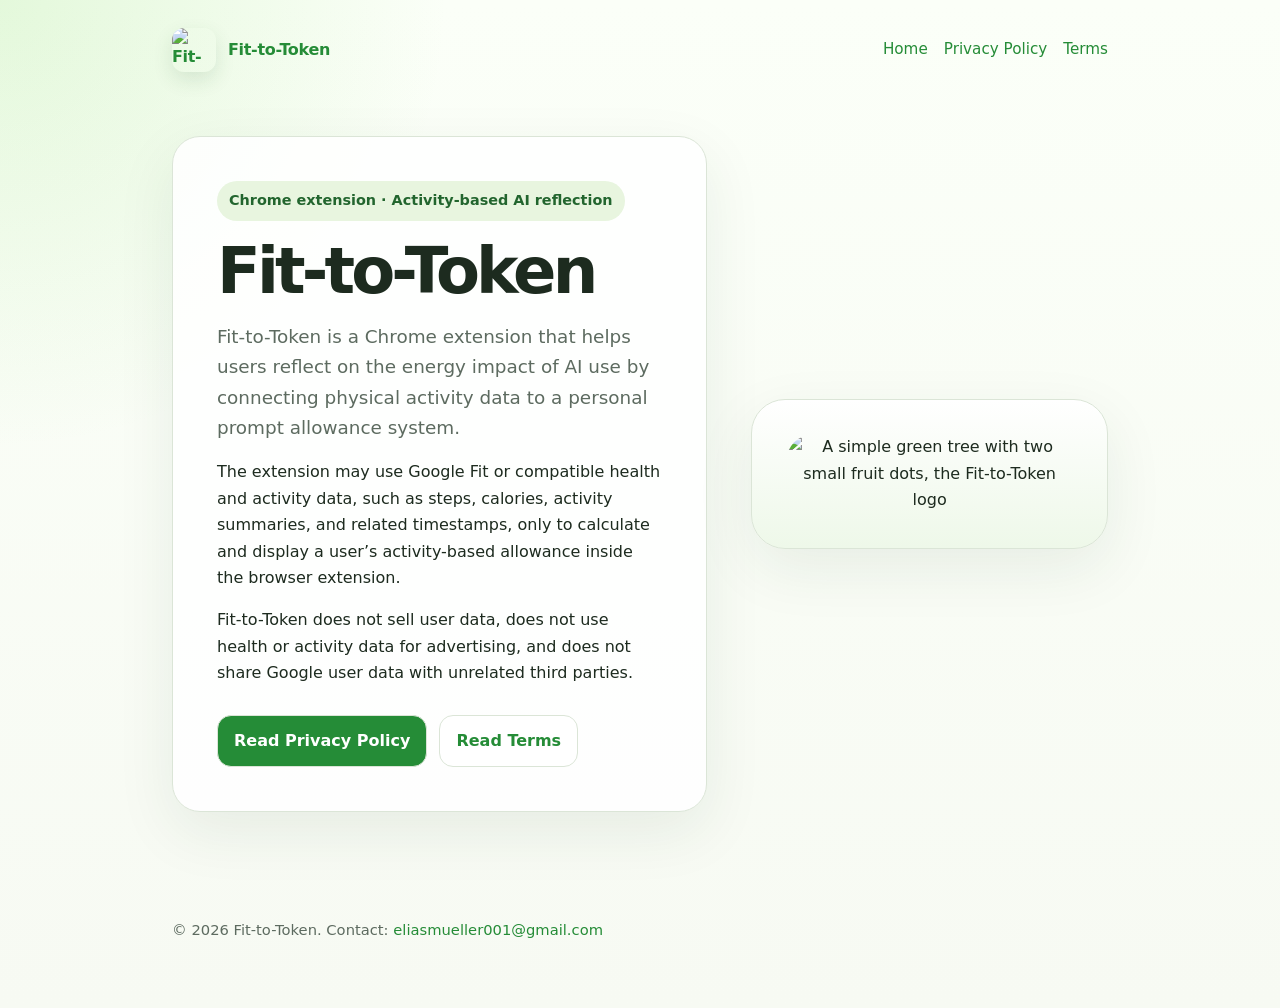
==== index.html @ 46495d7e "Add files via upload" ====
<!doctype html>
<html lang="en">
<head>

  <meta charset="utf-8">
  <meta name="viewport" content="width=device-width, initial-scale=1">
  <meta name="theme-color" content="#258c37">
  <link rel="icon" type="image/png" href="assets/favicon.png">
  <link rel="stylesheet" href="styles.css">

  <title>Fit-to-Token</title>
  <meta name="description" content="Fit-to-Token is a Chrome extension that connects physical activity data to a personal prompt and energy allowance system.">
</head>
<body>

  <header class="site-header">
    <a class="brand" href="index.html" aria-label="Fit-to-Token homepage">
      <img src="assets/logo.png" alt="Fit-to-Token tree logo">
      <span>Fit-to-Token</span>
    </a>
    <nav aria-label="Main navigation">
      <a href="index.html">Home</a>
      <a href="privacy.html">Privacy Policy</a>
      <a href="terms.html">Terms</a>
    </nav>
  </header>

  <main>
    <section class="hero">
      <div class="hero-card">
        <div class="badge">Chrome extension · Activity-based AI reflection</div>
        <h1>Fit-to-Token</h1>
        <p class="lead">Fit-to-Token is a Chrome extension that helps users reflect on the energy impact of AI use by connecting physical activity data to a personal prompt allowance system.</p>
        <p>The extension may use Google Fit or compatible health and activity data, such as steps, calories, activity summaries, and related timestamps, only to calculate and display a user’s activity-based allowance inside the browser extension.</p>
        <p>Fit-to-Token does not sell user data, does not use health or activity data for advertising, and does not share Google user data with unrelated third parties.</p>
        <div class="actions">
          <a class="button" href="privacy.html">Read Privacy Policy</a>
          <a class="button secondary" href="terms.html">Read Terms</a>
        </div>
      </div>
      <div class="logo-panel">
        <img src="assets/logo.png" alt="A simple green tree with two small fruit dots, the Fit-to-Token logo">
      </div>
    </section>
  </main>

  <footer>
    <p>© 2026 Fit-to-Token. Contact: <a href="mailto:eliasmueller001@gmail.com">eliasmueller001@gmail.com</a></p>
  </footer>

</body>
</html>
---- styles.css ----
:root {
  --bg: #f7faf3;
  --card: #ffffff;
  --ink: #1d2b1f;
  --muted: #5d6b60;
  --green: #258c37;
  --green-soft: #e8f5df;
  --line: #dbe5d7;
  --shadow: 0 20px 60px rgba(24, 64, 32, 0.08);
}

* { box-sizing: border-box; }

body {
  margin: 0;
  font-family: Inter, ui-sans-serif, system-ui, -apple-system, BlinkMacSystemFont, "Segoe UI", sans-serif;
  color: var(--ink);
  background:
    radial-gradient(circle at top left, rgba(122, 218, 88, 0.18), transparent 28rem),
    linear-gradient(180deg, #fbfff8 0%, var(--bg) 100%);
  line-height: 1.65;
}

a { color: var(--green); text-decoration: none; }
a:hover { text-decoration: underline; }

.site-header {
  max-width: 980px;
  margin: 0 auto;
  padding: 28px 22px 0;
  display: flex;
  justify-content: space-between;
  align-items: center;
  gap: 20px;
}

.brand {
  display: flex;
  align-items: center;
  gap: 12px;
  font-weight: 750;
  letter-spacing: -0.02em;
}

.brand img {
  width: 44px;
  height: 44px;
  border-radius: 12px;
  box-shadow: 0 8px 20px rgba(35, 88, 38, 0.12);
}

nav {
  display: flex;
  gap: 16px;
  flex-wrap: wrap;
  font-size: 0.95rem;
}

main {
  max-width: 980px;
  margin: 0 auto;
  padding: 64px 22px 80px;
}

.hero {
  display: grid;
  grid-template-columns: 1.2fr 0.8fr;
  align-items: center;
  gap: 44px;
}

.hero-card, .content-card {
  background: rgba(255, 255, 255, 0.88);
  border: 1px solid var(--line);
  border-radius: 28px;
  box-shadow: var(--shadow);
}

.hero-card { padding: 44px; }
.content-card { padding: 44px; max-width: 800px; }

.logo-panel {
  background: linear-gradient(180deg, #ffffff, #eef8e9);
  border: 1px solid var(--line);
  border-radius: 34px;
  padding: 34px;
  box-shadow: var(--shadow);
  text-align: center;
}

.logo-panel img {
  width: min(100%, 320px);
  border-radius: 28px;
}

h1 {
  margin: 0 0 18px;
  font-size: clamp(2.4rem, 5vw, 4.5rem);
  line-height: 1.02;
  letter-spacing: -0.06em;
}

h2 {
  margin-top: 38px;
  margin-bottom: 12px;
  font-size: 1.45rem;
  letter-spacing: -0.03em;
}

h3 {
  margin-top: 28px;
  margin-bottom: 8px;
  font-size: 1.05rem;
}

p { margin: 0 0 16px; }

.lead {
  font-size: 1.15rem;
  color: var(--muted);
  max-width: 64ch;
}

.badge {
  display: inline-flex;
  align-items: center;
  gap: 8px;
  padding: 8px 12px;
  border-radius: 999px;
  background: var(--green-soft);
  color: #22652e;
  font-weight: 650;
  font-size: 0.9rem;
  margin-bottom: 18px;
}

.actions {
  display: flex;
  flex-wrap: wrap;
  gap: 12px;
  margin-top: 28px;
}

.button {
  display: inline-block;
  padding: 12px 16px;
  border-radius: 14px;
  border: 1px solid var(--line);
  background: var(--green);
  color: white;
  font-weight: 700;
}

.button.secondary {
  background: white;
  color: var(--green);
}

ul { padding-left: 1.25rem; }
li { margin-bottom: 8px; }

.notice {
  margin-top: 28px;
  padding: 18px;
  background: var(--green-soft);
  border: 1px solid #cde9c2;
  border-radius: 18px;
  color: #244d2a;
}

footer {
  max-width: 980px;
  margin: 0 auto;
  padding: 26px 22px 50px;
  color: var(--muted);
  font-size: 0.92rem;
}

@media (max-width: 760px) {
  .site-header { align-items: flex-start; flex-direction: column; }
  .hero { grid-template-columns: 1fr; }
  .hero-card, .content-card { padding: 28px; border-radius: 22px; }
  main { padding-top: 36px; }
}
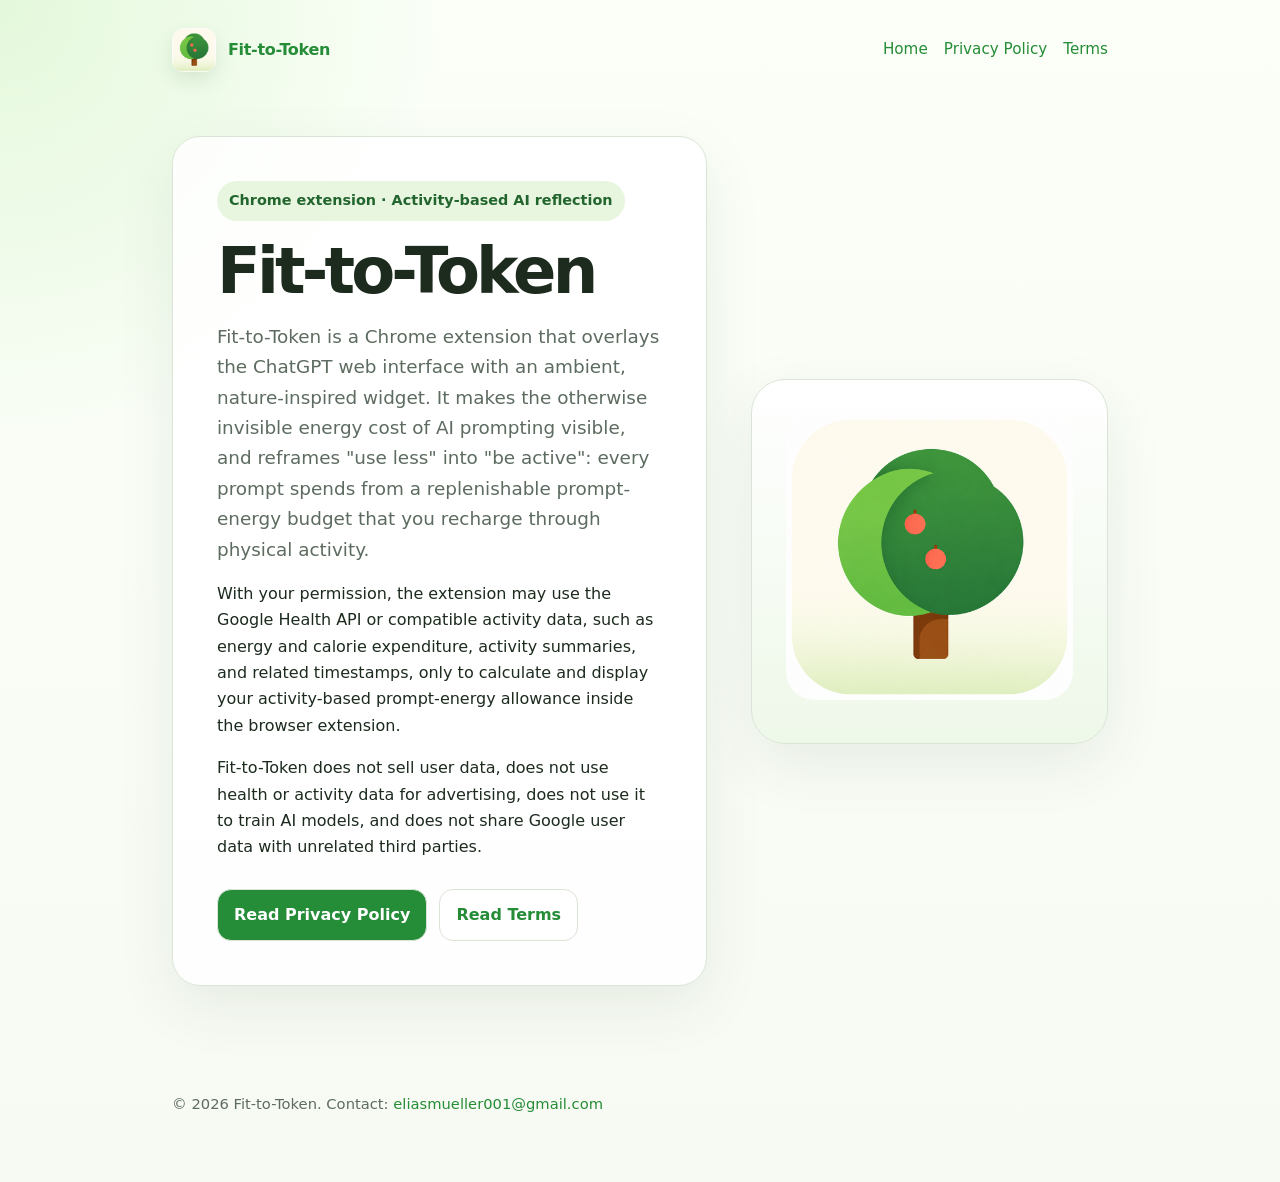
==== commit 7bcea63f: "Add Google AUth" ====
--- a/index.html
+++ b/index.html
@@ -9,7 +9,7 @@
   <link rel="stylesheet" href="styles.css">
 
   <title>Fit-to-Token</title>
-  <meta name="description" content="Fit-to-Token is a Chrome extension that connects physical activity data to a personal prompt and energy allowance system.">
+  <meta name="description" content="Fit-to-Token is a Chrome extension that overlays ChatGPT with an ambient eco-feedback widget, connecting Google Health activity data to a replenishable prompt-energy allowance.">
 </head>
 <body>
 
@@ -30,9 +30,9 @@
       <div class="hero-card">
         <div class="badge">Chrome extension · Activity-based AI reflection</div>
         <h1>Fit-to-Token</h1>
-        <p class="lead">Fit-to-Token is a Chrome extension that helps users reflect on the energy impact of AI use by connecting physical activity data to a personal prompt allowance system.</p>
-        <p>The extension may use Google Fit or compatible health and activity data, such as steps, calories, activity summaries, and related timestamps, only to calculate and display a user’s activity-based allowance inside the browser extension.</p>
-        <p>Fit-to-Token does not sell user data, does not use health or activity data for advertising, and does not share Google user data with unrelated third parties.</p>
+        <p class="lead">Fit-to-Token is a Chrome extension that overlays the ChatGPT web interface with an ambient, nature-inspired widget. It makes the otherwise invisible energy cost of AI prompting visible, and reframes "use less" into "be active": every prompt spends from a replenishable prompt-energy budget that you recharge through physical activity.</p>
+        <p>With your permission, the extension may use the Google Health API or compatible activity data, such as energy and calorie expenditure, activity summaries, and related timestamps, only to calculate and display your activity-based prompt-energy allowance inside the browser extension.</p>
+        <p>Fit-to-Token does not sell user data, does not use health or activity data for advertising, does not use it to train AI models, and does not share Google user data with unrelated third parties.</p>
         <div class="actions">
           <a class="button" href="privacy.html">Read Privacy Policy</a>
           <a class="button secondary" href="terms.html">Read Terms</a>
